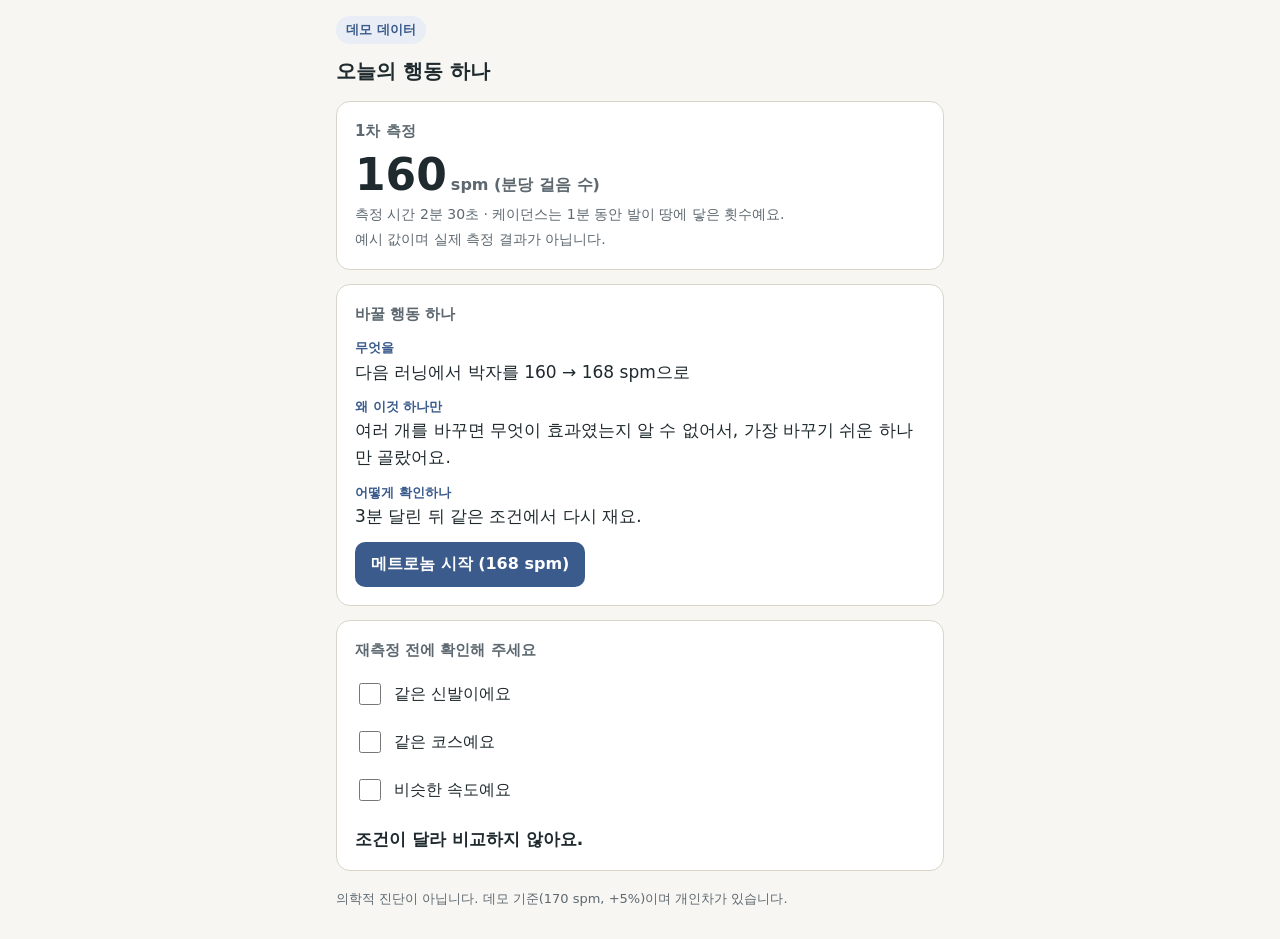
==== prototypes/백승윤/index.html @ 469817d6 "Add 백승윤 prototype for the action card and re-measure compare Co-Authored-By: Claude Sonnet 5.5 <nore" ====
<!doctype html>
<html lang="ko">
<head>
<meta charset="utf-8">
<meta name="viewport" content="width=device-width, initial-scale=1">
<title>행동 카드 · 재측정 비교 (데모)</title>
<style>
  :root {
    --bg: #f7f6f2; --card: #ffffff; --text: #1f2a2e; --muted: #5d6870;
    --line: #d9d5c8; --accent: #3b5b8c; --badge-bg: #e9edf5;
  }
  @media (prefers-color-scheme: dark) {
    :root {
      --bg: #14181b; --card: #1d2327; --text: #e8ecee; --muted: #9aa5ac;
      --line: #333c42; --accent: #8fb0e3; --badge-bg: #26303b;
    }
  }
  * { box-sizing: border-box; }
  body { margin: 0; background: var(--bg); color: var(--text);
    font-family: system-ui, -apple-system, "Segoe UI", "Malgun Gothic", sans-serif; line-height: 1.55; }
  main { max-width: 640px; margin: 0 auto; padding: 16px; }
  .badge { display: inline-block; background: var(--badge-bg); color: var(--accent);
    font-weight: 700; font-size: 13px; padding: 4px 10px; border-radius: 999px; }
  .card { background: var(--card); border: 1px solid var(--line); border-radius: 14px;
    padding: 18px; margin-top: 14px; }
  h1 { font-size: 20px; margin: 12px 0 0; }
  h2 { font-size: 15px; margin: 0 0 8px; color: var(--muted); font-weight: 600; }
  .big { font-size: 44px; font-weight: 800; line-height: 1.1; }
  .unit { font-size: 16px; color: var(--muted); font-weight: 600; margin-left: 4px; }
  .meta { color: var(--muted); font-size: 14px; margin-top: 4px; }
  .row { margin-top: 12px; }
  .row b { display: block; font-size: 13px; color: var(--accent); }
  .row span { font-size: 17px; }
  .check { display: flex; gap: 10px; align-items: center; padding: 10px 0; font-size: 16px; }
  .check input { width: 22px; height: 22px; accent-color: var(--accent); }
  button { font: inherit; background: var(--accent); color: #fff; border: 0; border-radius: 10px;
    padding: 10px 16px; font-weight: 700; cursor: pointer; }
  @media (prefers-color-scheme: dark) { button { color: #0e1214; } }
  button:focus-visible, input:focus-visible { outline: 3px solid var(--accent); outline-offset: 2px; }
  .nums { display: grid; grid-template-columns: repeat(3, 1fr); gap: 8px; text-align: center; }
  .nums div { border: 1px solid var(--line); border-radius: 10px; padding: 10px 4px; }
  .nums small { display: block; color: var(--muted); font-size: 12px; }
  .nums strong { font-size: 24px; }
  .sentence { margin-top: 12px; font-size: 17px; font-weight: 600; }
  .notice { font-size: 13px; color: var(--muted); margin-top: 18px; }
  [hidden] { display: none !important; }
</style>
</head>
<body>
<main>
  <span class="badge">데모 데이터</span>
  <h1>오늘의 행동 하나</h1>

  <section class="card" aria-labelledby="first-h">
    <h2 id="first-h">1차 측정</h2>
    <div><span class="big" id="first-cadence"></span><span class="unit">spm (분당 걸음 수)</span></div>
    <div class="meta" id="first-meta"></div>
    <div class="meta">예시 값이며 실제 측정 결과가 아닙니다.</div>
  </section>

  <section class="card" id="result-card" aria-live="polite"></section>

  <section class="card" id="recheck-card" hidden aria-labelledby="re-h">
    <h2 id="re-h">재측정 전에 확인해 주세요</h2>
    <label class="check"><input type="checkbox" id="c-shoe"> 같은 신발이에요</label>
    <label class="check"><input type="checkbox" id="c-course"> 같은 코스예요</label>
    <label class="check"><input type="checkbox" id="c-speed"> 비슷한 속도예요</label>
    <div id="compare" aria-live="polite"></div>
  </section>

  <p class="notice">의학적 진단이 아닙니다. 데모 기준(170 spm, +5%)이며 개인차가 있습니다.</p>
</main>

<script>
// 데모 데이터: 화면 코드를 고치지 않고 이 값만 바꿔서 시험한다.
const DEMO_DATA = {
  first:   { cadence: 160, durationSec: 150 },
  recheck: { cadence: 166 }
};
const RULES = { minDurationSec: 120, keepAtOrAbove: 170, raise: 1.05 };

const $ = (id) => document.getElementById(id);

function decide(first) {
  if (first.durationSec < RULES.minDurationSec) return { kind: 'insufficient' };
  if (first.cadence >= RULES.keepAtOrAbove) return { kind: 'keep' };
  return { kind: 'action', target: Math.round(first.cadence * RULES.raise) };
}

function renderResult(d) {
  const card = $('result-card');
  const first = DEMO_DATA.first;
  if (d.kind === 'insufficient') {
    card.innerHTML = '<h2>제안</h2><div class="row"><span>데이터가 부족해 이번에는 제안하지 않아요.</span></div>';
  } else if (d.kind === 'keep') {
    card.innerHTML = '<h2>제안</h2><div class="row"><span>지금 박자를 유지하세요. 이번에는 바꿀 행동이 없어요.</span></div>';
  } else {
    card.innerHTML =
      '<h2>바꿀 행동 하나</h2>' +
      '<div class="row"><b>무엇을</b><span>다음 러닝에서 박자를 ' + first.cadence + ' → ' + d.target + ' spm으로</span></div>' +
      '<div class="row"><b>왜 이것 하나만</b><span>여러 개를 바꾸면 무엇이 효과였는지 알 수 없어서, 가장 바꾸기 쉬운 하나만 골랐어요.</span></div>' +
      '<div class="row"><b>어떻게 확인하나</b><span>3분 달린 뒤 같은 조건에서 다시 재요.</span></div>' +
      '<div class="row"><button type="button" id="metro-btn" aria-pressed="false">메트로놈 시작 (' + d.target + ' spm)</button></div>';
    setupMetronome(d.target);
  }
}

// P1: 메트로놈 (외부 파일·네트워크 없이 Web Audio만 사용)
let audioCtx = null, timer = null;
function setupMetronome(bpm) {
  const btn = $('metro-btn');
  btn.addEventListener('click', () => {
    if (timer) {
      clearInterval(timer); timer = null;
      btn.textContent = '메트로놈 시작 (' + bpm + ' spm)';
      btn.setAttribute('aria-pressed', 'false');
      return;
    }
    audioCtx = audioCtx || new (window.AudioContext || window.webkitAudioContext)();
    const tick = () => {
      const o = audioCtx.createOscillator(), g = audioCtx.createGain();
      o.frequency.value = 880; g.gain.value = 0.15;
      o.connect(g); g.connect(audioCtx.destination);
      o.start(); o.stop(audioCtx.currentTime + 0.05);
    };
    tick();
    timer = setInterval(tick, 60000 / bpm);
    btn.textContent = '메트로놈 멈춤';
    btn.setAttribute('aria-pressed', 'true');
  });
}

function renderCompare(d) {
  const box = $('compare');
  const all = $('c-shoe').checked && $('c-course').checked && $('c-speed').checked;
  if (!all) {
    box.innerHTML = '<div class="sentence">조건이 달라 비교하지 않아요.</div>';
    return;
  }
  const f = DEMO_DATA.first.cadence, r = DEMO_DATA.recheck.cadence, t = d.target;
  const moved = r - f;
  const dir = (Math.abs(t - r) < Math.abs(t - f)) ? '목표 쪽으로 ' : '목표 반대쪽으로 ';
  const sign = moved >= 0 ? '+' : '';
  box.innerHTML =
    '<div class="nums">' +
      '<div><small>1차</small><strong>' + f + '</strong></div>' +
      '<div><small>재측정</small><strong>' + r + '</strong></div>' +
      '<div><small>목표</small><strong>' + t + '</strong></div>' +
    '</div>' +
    '<div class="sentence">' + dir + sign + moved + ' spm 움직였어요.</div>';
}

(function init() {
  const first = DEMO_DATA.first;
  $('first-cadence').textContent = first.cadence;
  const min = Math.floor(first.durationSec / 60), sec = first.durationSec % 60;
  $('first-meta').textContent = '측정 시간 ' + min + '분 ' + sec + '초 · 케이던스는 1분 동안 발이 땅에 닿은 횟수예요.';
  const d = decide(first);
  renderResult(d);
  if (d.kind === 'action') {
    $('recheck-card').hidden = false;
    ['c-shoe', 'c-course', 'c-speed'].forEach((id) => $(id).addEventListener('change', () => renderCompare(d)));
    renderCompare(d);
  }
})();
</script>
</body>
</html>
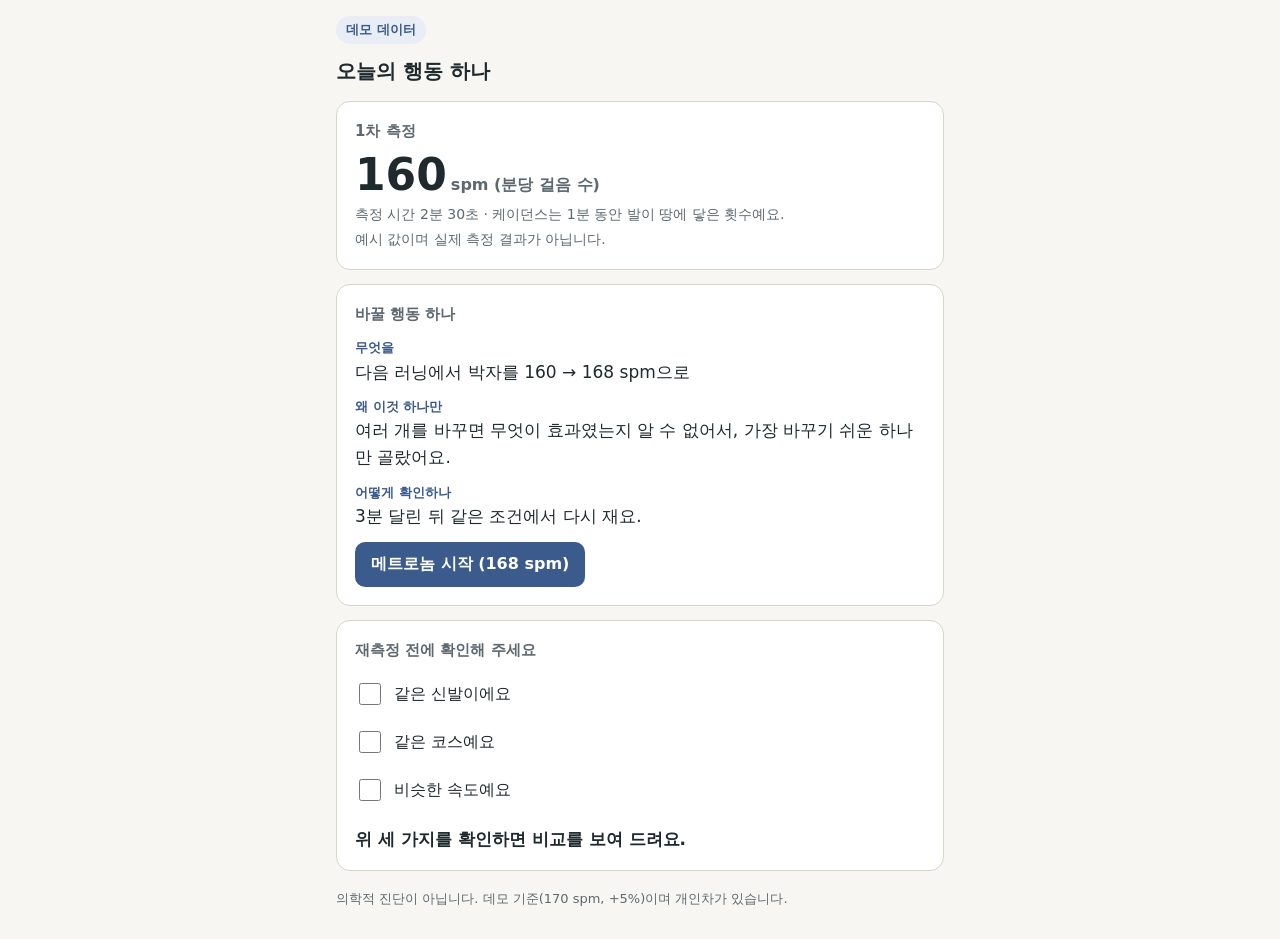
==== commit fab26642: "Show a first-state message before any re-measure condition is checked Co-Authored-By: Claude Sonnet " ====
--- a/prototypes/백승윤/index.html
+++ b/prototypes/백승윤/index.html
@@ -133,6 +133,11 @@
 function renderCompare(d) {
   const box = $('compare');
   const all = $('c-shoe').checked && $('c-course').checked && $('c-speed').checked;
+  const none = !$('c-shoe').checked && !$('c-course').checked && !$('c-speed').checked;
+  if (none) {
+    box.innerHTML = '<div class="sentence">위 세 가지를 확인하면 비교를 보여 드려요.</div>';
+    return;
+  }
   if (!all) {
     box.innerHTML = '<div class="sentence">조건이 달라 비교하지 않아요.</div>';
     return;
